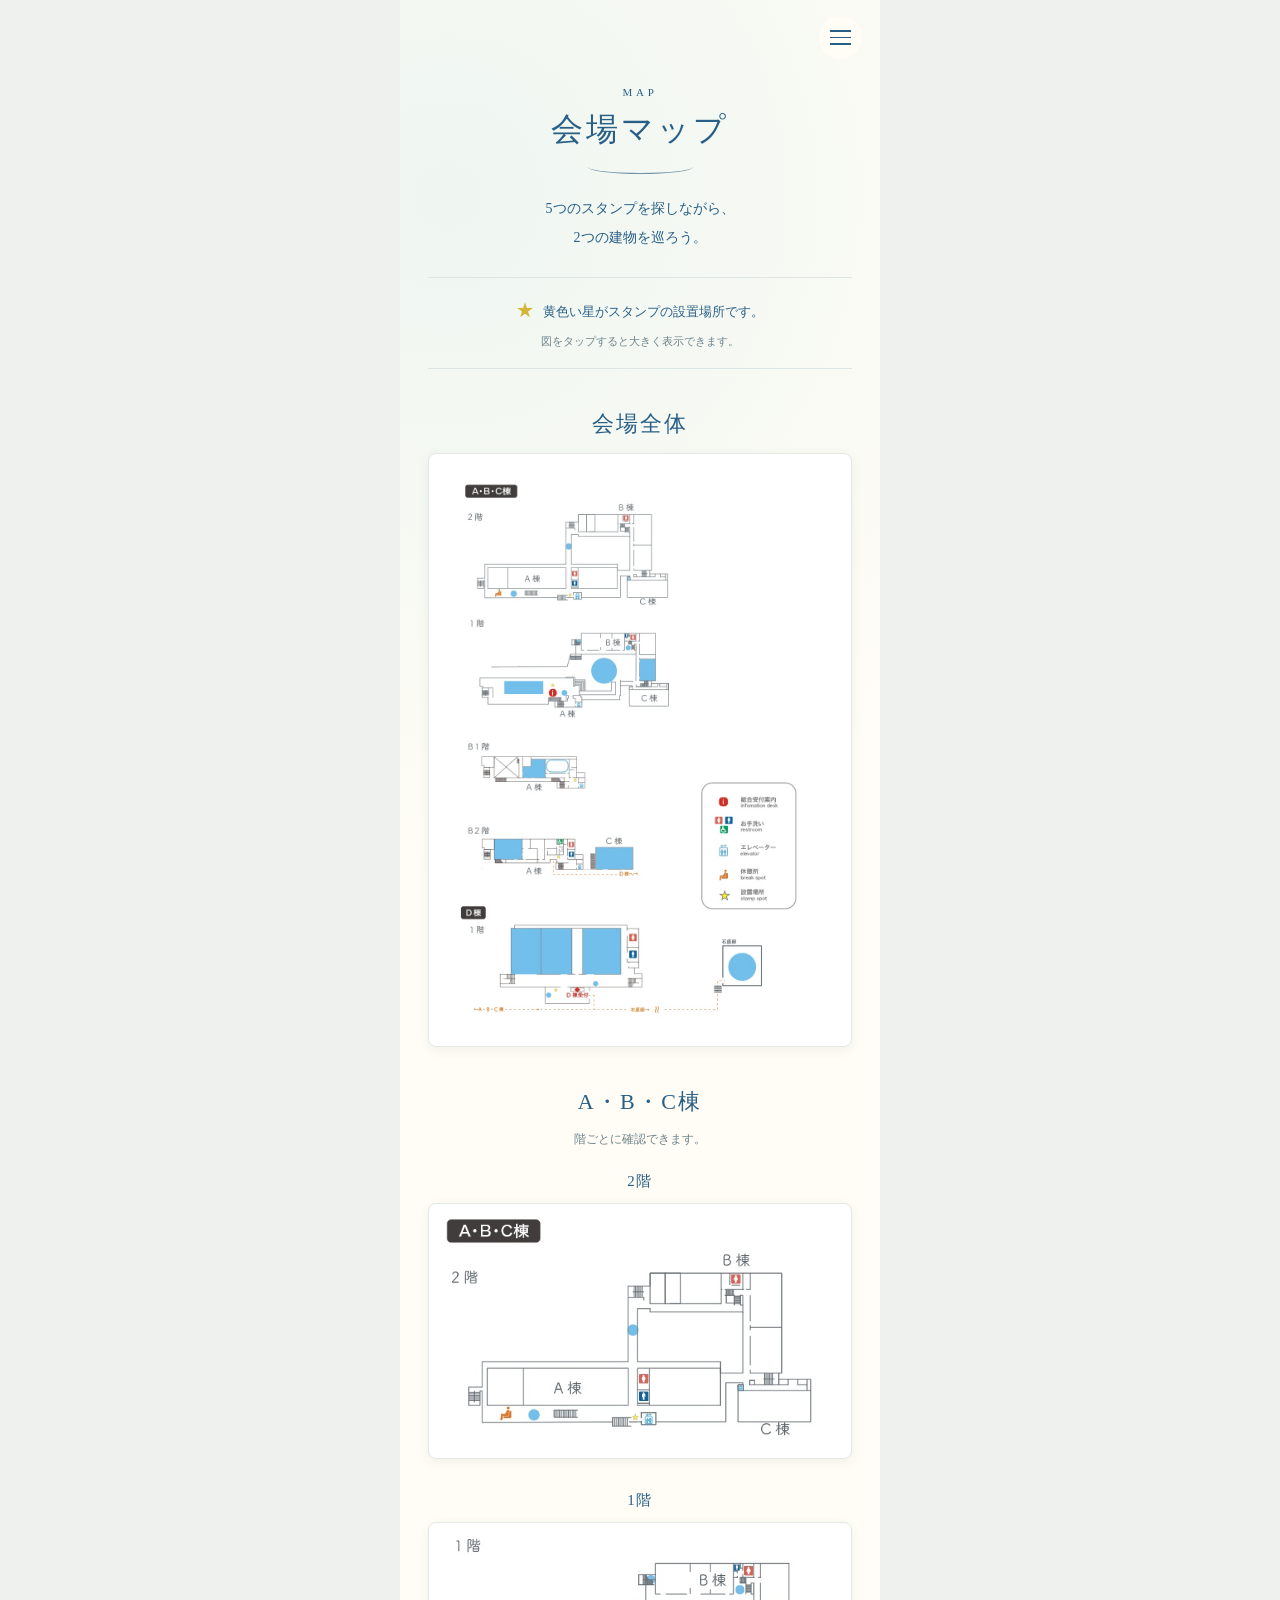
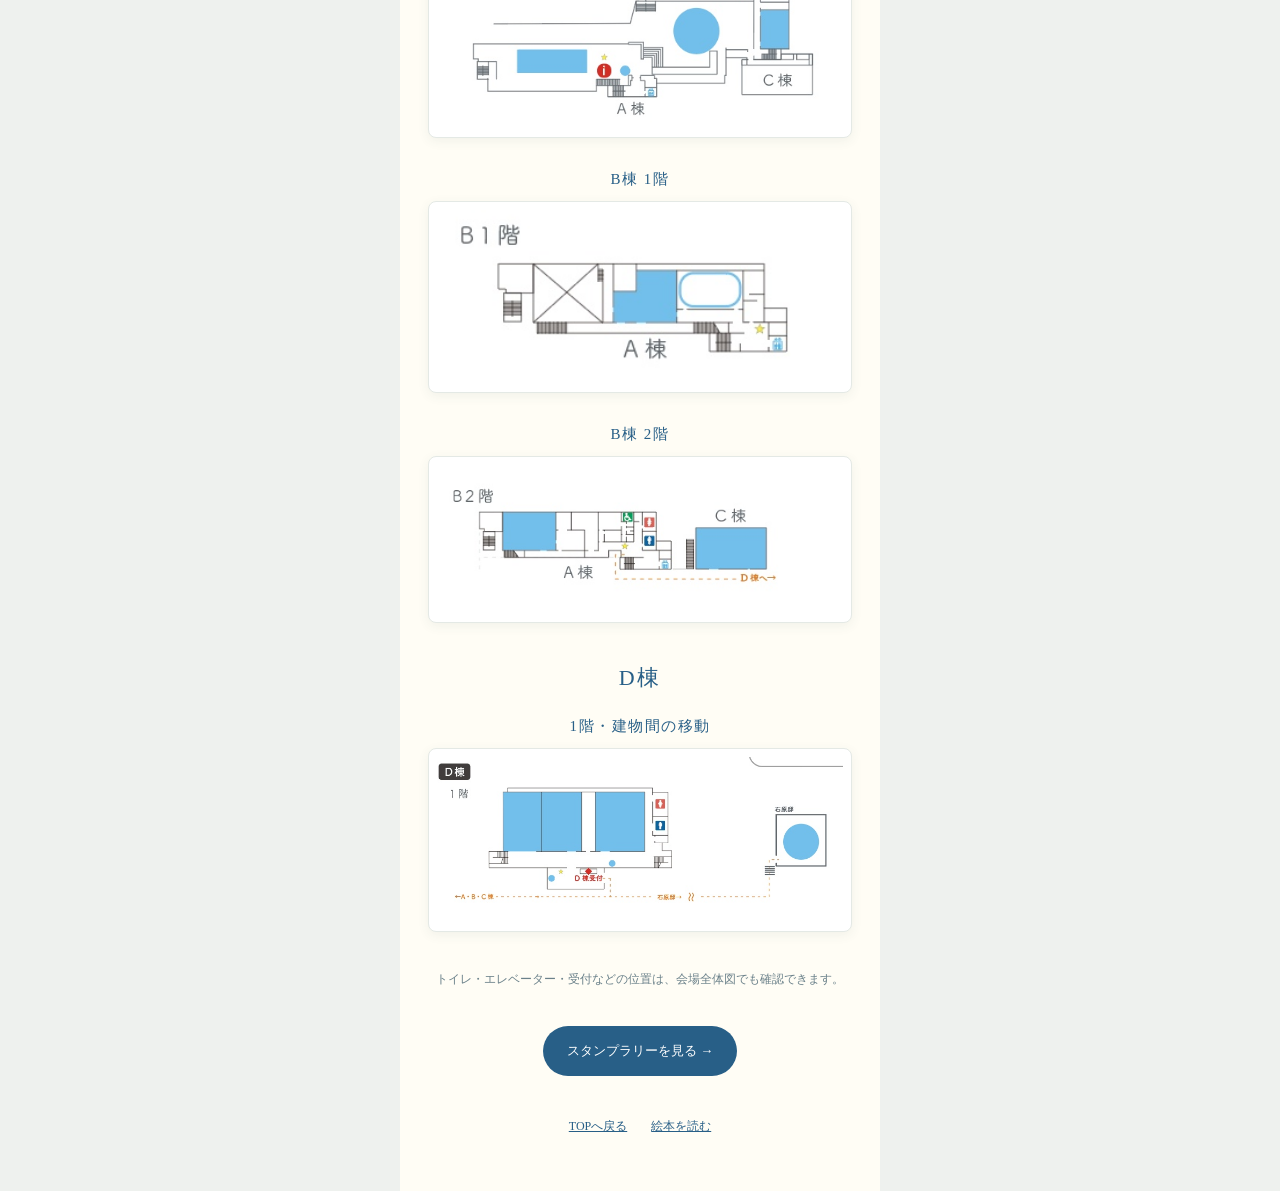
==== map.html @ a4258319 "update" ====
<!doctype html><html lang="ja"><head><meta charset="utf-8"><meta name="viewport" content="width=device-width,initial-scale=1"><title>会場マップ｜泉からの贈りもの</title><link rel="stylesheet" href="CSS/map.css"></head><body>
<button class="menu-toggle" type="button" aria-label="メニューを開く" aria-expanded="false"><span></span><span></span><span></span></button><div class="menu-overlay" aria-hidden="true"><nav class="menu-panel" aria-label="メインメニュー"><a href="index.html#top">TOP</a><a href="index.html#about">この企画について</a><a href="story.html">絵本を読む</a><a href="stamp.html">スタンプラリー</a><a href="map.html">会場マップ</a></nav></div>
<main class="map-main"><header><p class="en">MAP</p><h1>会場マップ</h1><div class="water-line"></div><p class="lead">5つのスタンプを探しながら、<br>2つの建物を巡ろう。</p></header>
<div class="intro"><span class="star">★</span> 黄色い星がスタンプの設置場所です。<p>図をタップすると大きく表示できます。</p></div>
<section class="overview"><h2>会場全体</h2><button class="map-image" data-full="images/venue/venue_full.jpg" aria-label="会場全体のマップを拡大"><img src="images/venue/venue_full.jpg" alt="A・B・C棟とD棟の各階、受付、スタンプ位置を示した会場全体マップ"></button></section>
<section class="floor-group"><h2>A・B・C棟</h2><p class="section-desc">階ごとに確認できます。</p>
<article class="floor"><h3>2階</h3><button class="map-image" data-full="images/venue/abc_2f.jpg" aria-label="A・B・C棟2階を拡大"><img src="images/venue/abc_2f.jpg" alt="A・B・C棟 2階の配置図"></button></article>
<article class="floor"><h3>1階</h3><button class="map-image" data-full="images/venue/abc_1f.jpg" aria-label="A・B・C棟1階を拡大"><img src="images/venue/abc_1f.jpg" alt="A・B・C棟 1階の配置図"></button></article>
<article class="floor"><h3>B棟 1階</h3><button class="map-image" data-full="images/venue/b_1f.jpg" aria-label="B棟1階を拡大"><img src="images/venue/b_1f.jpg" alt="B棟 1階の配置図"></button></article>
<article class="floor"><h3>B棟 2階</h3><button class="map-image" data-full="images/venue/b_2f.jpg" aria-label="B棟2階を拡大"><img src="images/venue/b_2f.jpg" alt="B棟 2階の配置図"></button></article></section>
<section class="floor-group"><h2>D棟</h2><article class="floor"><h3>1階・建物間の移動</h3><button class="map-image" data-full="images/venue/d_1f.jpg" aria-label="D棟1階と移動経路を拡大"><img src="images/venue/d_1f.jpg" alt="D棟1階とA・B・C棟からの移動経路"></button></article></section>
<p class="map-note">トイレ・エレベーター・受付などの位置は、会場全体図でも確認できます。</p><a class="cta" href="stamp.html">スタンプラリーを見る →</a><nav class="bottom-links"><a href="index.html">TOPへ戻る</a><a href="story.html">絵本を読む</a></nav></main>
<div id="zoom" class="lightbox" hidden role="dialog" aria-modal="true" aria-label="会場マップの拡大表示"><button id="zoomClose" class="close" type="button" aria-label="閉じる">×</button><div class="zoom-scroller"><img id="zoomImage" alt="拡大した会場マップ"></div><p>指で拡大・スクロールして確認できます</p></div>
<script src="js/main.js"></script><script src="js/map.js"></script></body></html>
---- CSS/map.css ----
*{box-sizing:border-box}body{margin:0;background:#eef1ee;color:#285f87;font-family:"Yu Mincho","Hiragino Mincho ProN",serif}.map-main{max-width:480px;min-height:100vh;margin:auto;padding:86px 20px 56px;background:radial-gradient(circle at 10% 7%,rgba(185,222,228,.24),transparent 26%),#fffdf5;text-align:center}.en{font-size:11px;letter-spacing:.34em;margin:0 0 10px}h1{font-size:32px;font-weight:400;letter-spacing:.1em;margin:0}.water-line{width:105px;height:14px;border-bottom:1.5px solid #7194a7;border-radius:50%;margin:8px auto 20px}.lead{font-size:14px;line-height:2.1;margin:0 0 24px}.intro{font-size:13px;line-height:1.8;padding:16px 8px;border-top:1px solid #dce6e4;border-bottom:1px solid #dce6e4}.intro p{font-size:11px;color:#6e838c;margin:6px 0 0}.star{color:#d5b535;font-size:18px;margin-right:5px}h2{font-weight:400;font-size:22px;letter-spacing:.1em;margin:40px 0 14px}.section-desc{font-size:12px;color:#6e838c}.floor{margin:24px 0 32px}h3{font-size:15px;font-weight:400;margin:0 0 12px;letter-spacing:.1em}.map-image{width:100%;display:block;border:1px solid #e4e9e5;border-radius:8px;background:white;padding:8px;box-shadow:0 3px 12px #34505a12;cursor:zoom-in}.map-image img{width:100%;height:auto;display:block}.map-note{font-size:12px;line-height:2;color:#6b818a;margin:35px 0}.cta{display:inline-block;background:#285f87;color:white;text-decoration:none;border-radius:35px;padding:16px 24px;font-size:13px}.bottom-links{display:flex;justify-content:center;gap:24px;margin-top:42px;font-size:12px}.bottom-links a{color:#285f87}.lightbox:not([hidden]){position:fixed;inset:0;z-index:200;display:flex;flex-direction:column;background:#172126ef;color:white;padding:55px 12px 20px}.zoom-scroller{flex:1;overflow:auto;display:flex;align-items:flex-start}.zoom-scroller img{width:max(100%,850px);height:auto;margin:auto;max-width:none}.lightbox p{text-align:center;font-size:11px}.close{position:absolute;right:20px;top:12px;font-size:34px;border:0;color:white;background:none;cursor:pointer}.menu-toggle{position:fixed;top:16px;right:max(18px,calc((100vw - 480px)/2 + 18px));z-index:110;width:43px;height:43px;background:#fffdf5ed;border:0;border-radius:50%;display:flex;flex-direction:column;align-items:center;justify-content:center;gap:5px;cursor:pointer}.menu-toggle span{width:21px;height:1.5px;background:#285f87}.menu-overlay{display:none;position:fixed;inset:0;z-index:105;background:#172a36a8}.menu-overlay.is-open{display:flex;justify-content:center;align-items:flex-start}.menu-panel{width:min(100%,480px);padding:100px 35px 40px;background:#fffdf5;display:flex;flex-direction:column;gap:25px}.menu-panel a{color:#285f87;text-decoration:none;font-size:17px}body.menu-open{overflow:hidden}@media(min-width:600px){.map-main{padding-left:28px;padding-right:28px}}
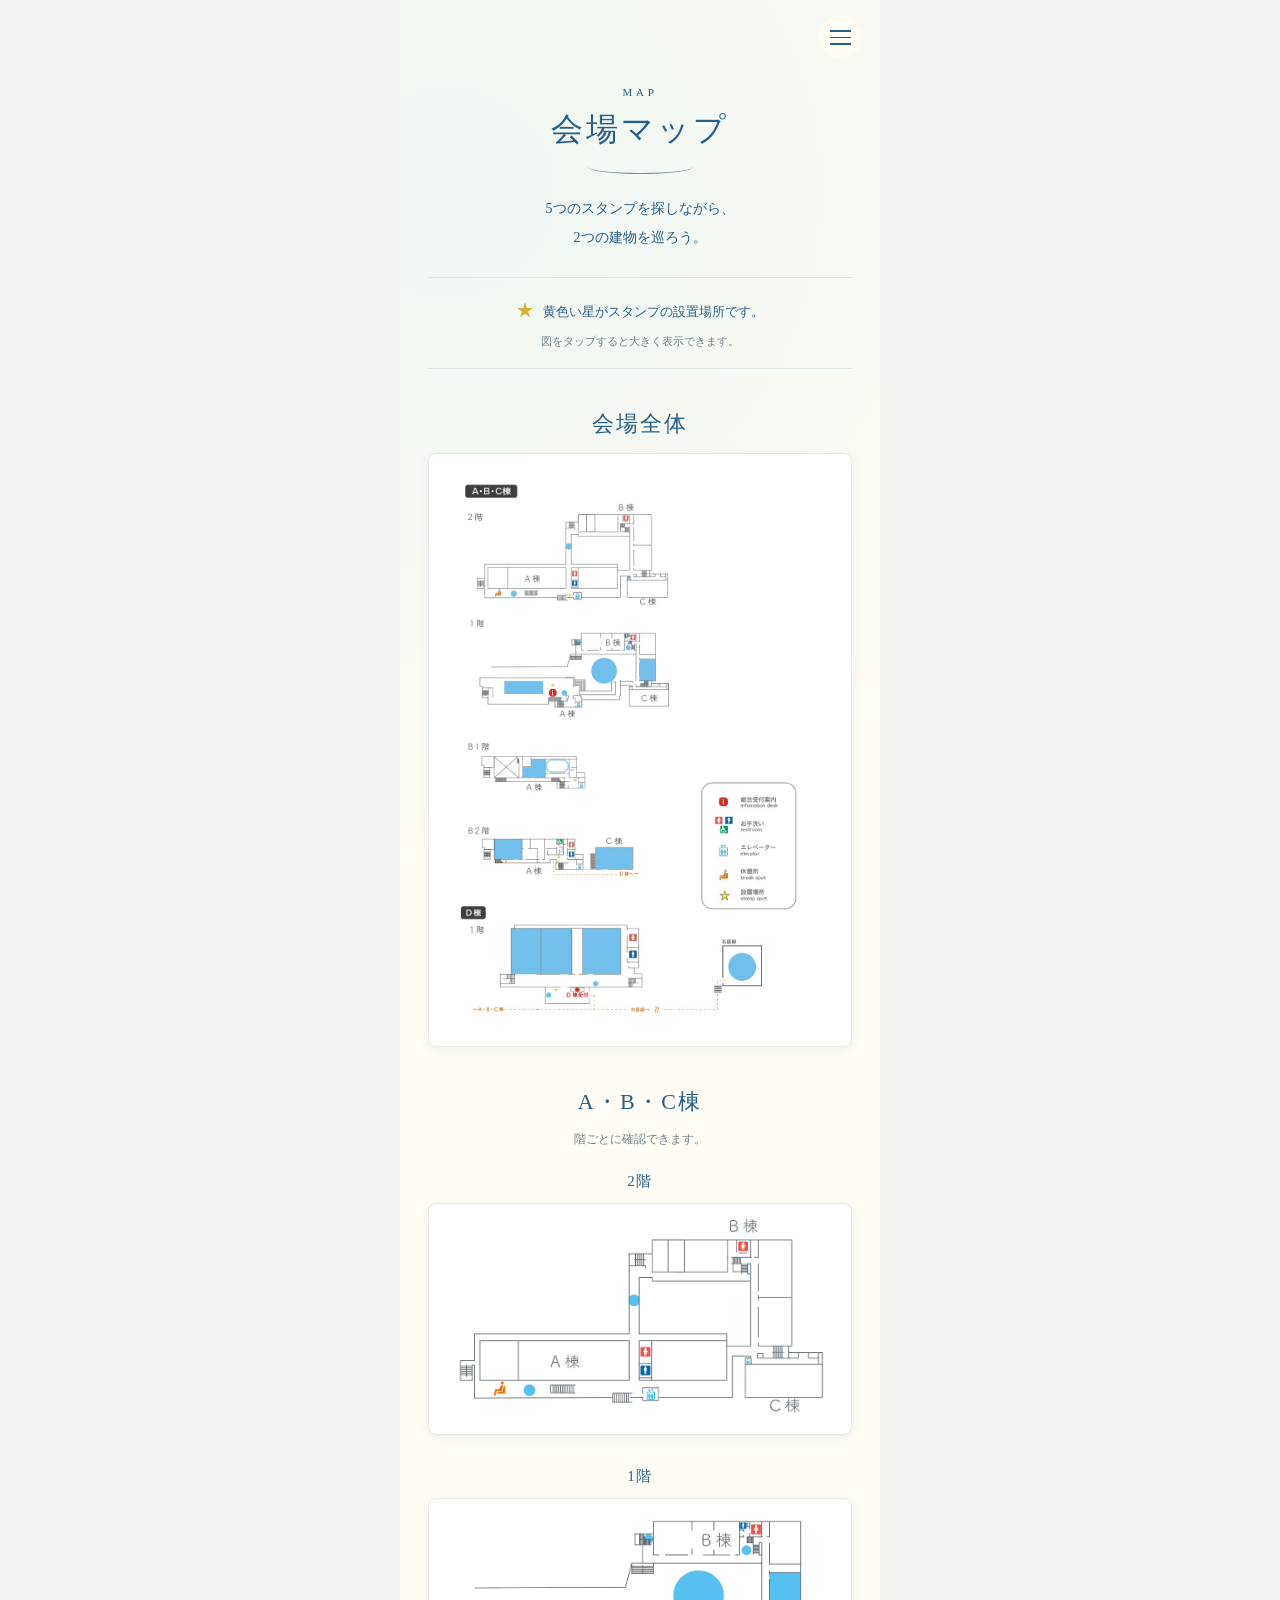
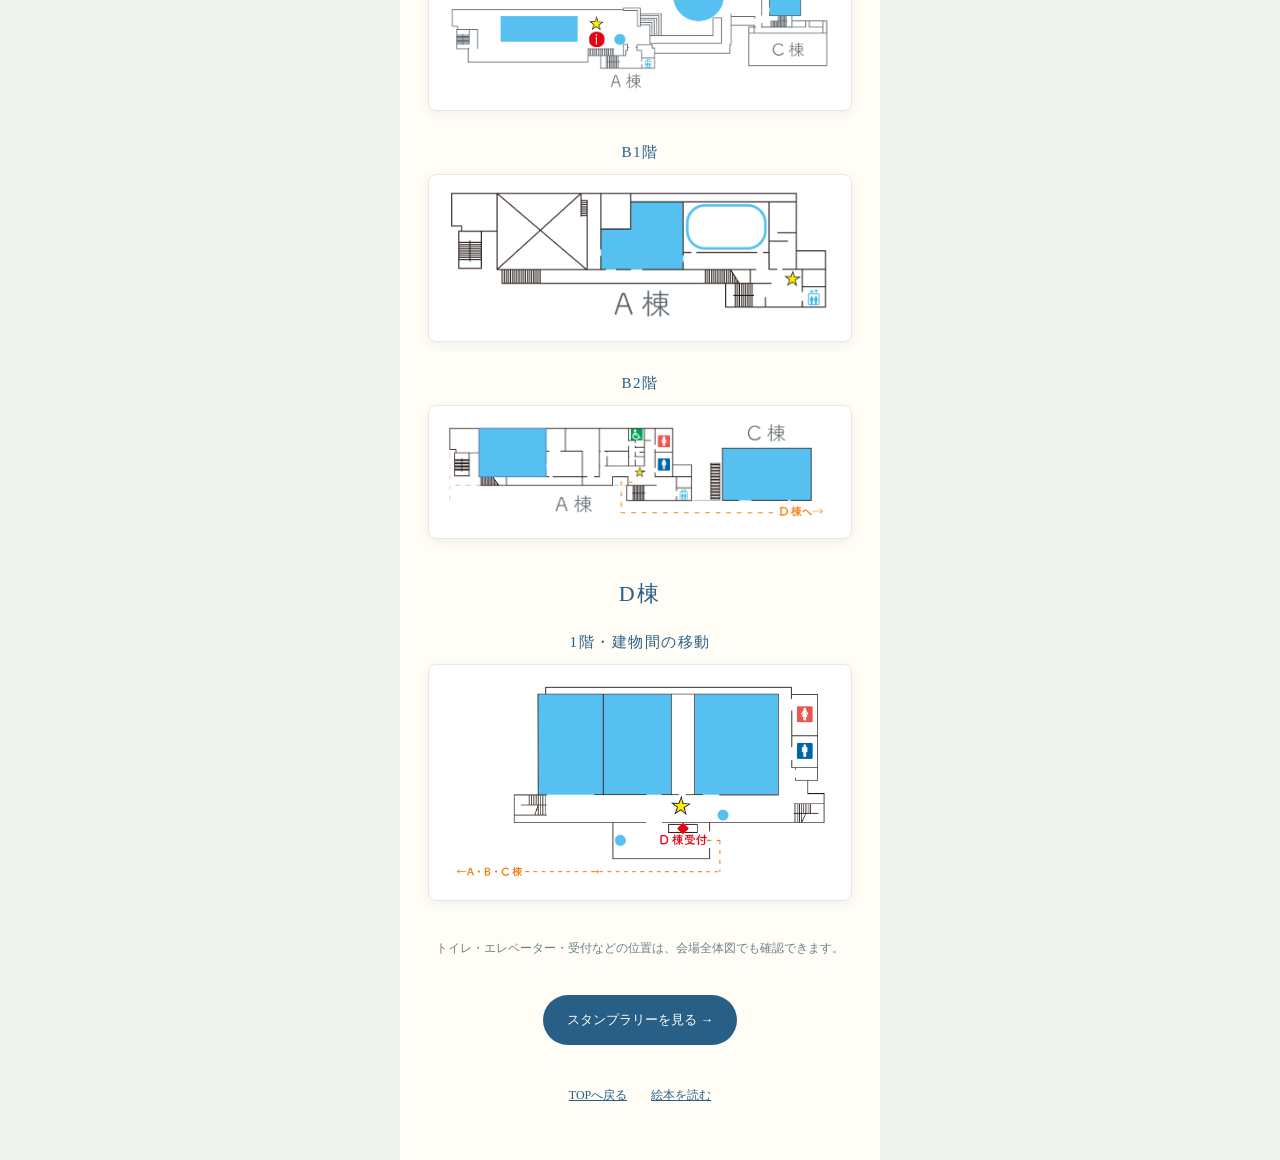
==== commit 94a562e4: "スタイルの微調整と会場マップの画像を更新" ====
--- a/map.html
+++ b/map.html
@@ -6,8 +6,8 @@
 <section class="floor-group"><h2>A・B・C棟</h2><p class="section-desc">階ごとに確認できます。</p>
 <article class="floor"><h3>2階</h3><button class="map-image" data-full="images/venue/abc_2f.jpg" aria-label="A・B・C棟2階を拡大"><img src="images/venue/abc_2f.jpg" alt="A・B・C棟 2階の配置図"></button></article>
 <article class="floor"><h3>1階</h3><button class="map-image" data-full="images/venue/abc_1f.jpg" aria-label="A・B・C棟1階を拡大"><img src="images/venue/abc_1f.jpg" alt="A・B・C棟 1階の配置図"></button></article>
-<article class="floor"><h3>B棟 1階</h3><button class="map-image" data-full="images/venue/b_1f.jpg" aria-label="B棟1階を拡大"><img src="images/venue/b_1f.jpg" alt="B棟 1階の配置図"></button></article>
-<article class="floor"><h3>B棟 2階</h3><button class="map-image" data-full="images/venue/b_2f.jpg" aria-label="B棟2階を拡大"><img src="images/venue/b_2f.jpg" alt="B棟 2階の配置図"></button></article></section>
+<article class="floor"><h3>B1階</h3><button class="map-image" data-full="images/venue/b_1f.jpg" aria-label="B棟1階を拡大"><img src="images/venue/b_1f.jpg" alt="B棟 1階の配置図"></button></article>
+<article class="floor"><h3>B2階</h3><button class="map-image" data-full="images/venue/b_2f.jpg" aria-label="B棟2階を拡大"><img src="images/venue/b_2f.jpg" alt="B棟 2階の配置図"></button></article></section>
 <section class="floor-group"><h2>D棟</h2><article class="floor"><h3>1階・建物間の移動</h3><button class="map-image" data-full="images/venue/d_1f.jpg" aria-label="D棟1階と移動経路を拡大"><img src="images/venue/d_1f.jpg" alt="D棟1階とA・B・C棟からの移動経路"></button></article></section>
 <p class="map-note">トイレ・エレベーター・受付などの位置は、会場全体図でも確認できます。</p><a class="cta" href="stamp.html">スタンプラリーを見る →</a><nav class="bottom-links"><a href="index.html">TOPへ戻る</a><a href="story.html">絵本を読む</a></nav></main>
 <div id="zoom" class="lightbox" hidden role="dialog" aria-modal="true" aria-label="会場マップの拡大表示"><button id="zoomClose" class="close" type="button" aria-label="閉じる">×</button><div class="zoom-scroller"><img id="zoomImage" alt="拡大した会場マップ"></div><p>指で拡大・スクロールして確認できます</p></div>
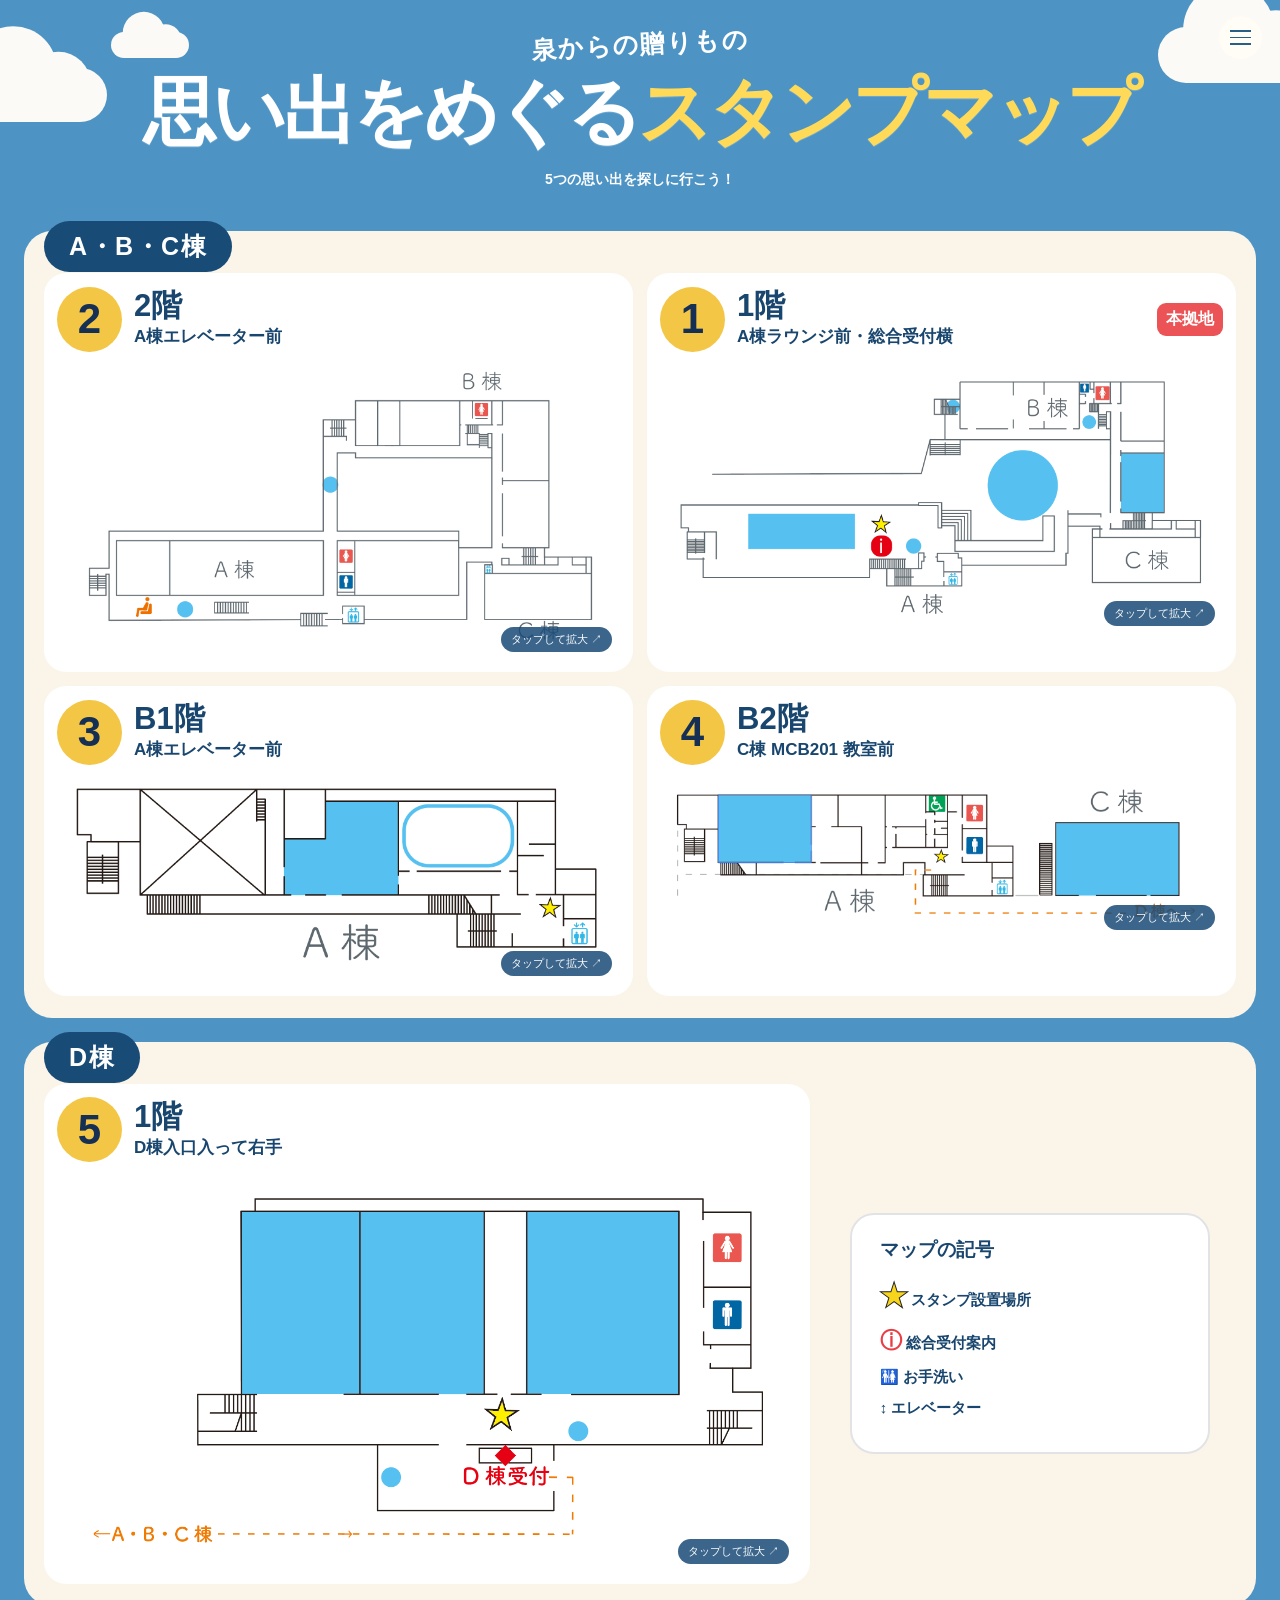
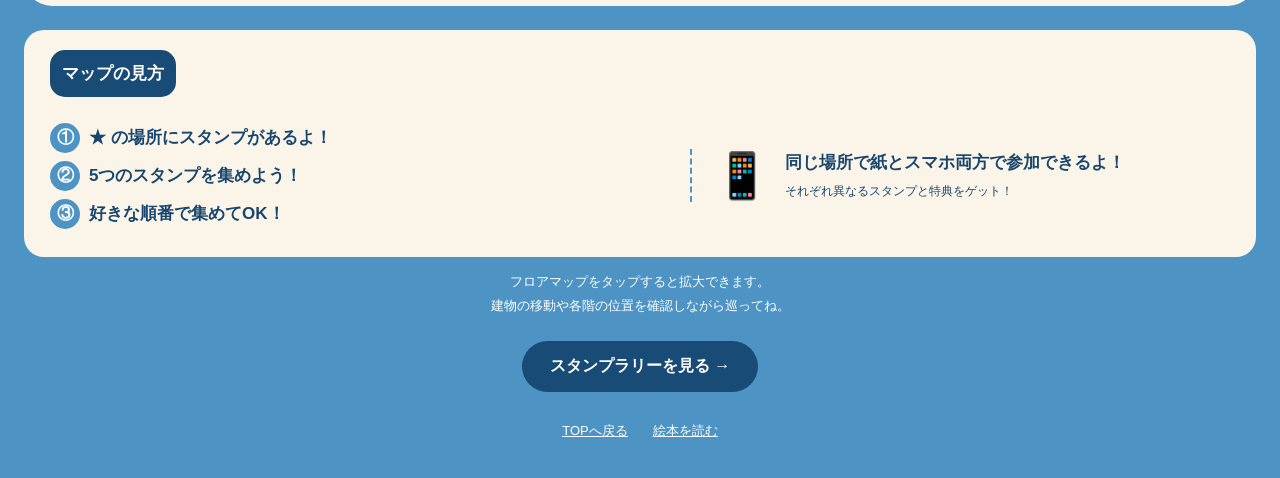
==== commit 1271f75a: "マップのタイトルを更新し、コンテンツをリファクタリングして視覚的な改善を実施" ====
--- a/map.html
+++ b/map.html
@@ -1,14 +1,7 @@
-<!doctype html><html lang="ja"><head><meta charset="utf-8"><meta name="viewport" content="width=device-width,initial-scale=1"><title>会場マップ｜泉からの贈りもの</title><link rel="stylesheet" href="CSS/map.css"></head><body>
+<!doctype html><html lang="ja"><head><meta charset="utf-8"><meta name="viewport" content="width=device-width,initial-scale=1"><title>思い出をめぐるスタンプマップ｜泉からの贈りもの</title><link rel="stylesheet" href="CSS/map.css"></head><body>
 <button class="menu-toggle" type="button" aria-label="メニューを開く" aria-expanded="false"><span></span><span></span><span></span></button><div class="menu-overlay" aria-hidden="true"><nav class="menu-panel" aria-label="メインメニュー"><a href="index.html#top">TOP</a><a href="index.html#about">この企画について</a><a href="story.html">絵本を読む</a><a href="stamp.html">スタンプラリー</a><a href="map.html">会場マップ</a></nav></div>
-<main class="map-main"><header><p class="en">MAP</p><h1>会場マップ</h1><div class="water-line"></div><p class="lead">5つのスタンプを探しながら、<br>2つの建物を巡ろう。</p></header>
-<div class="intro"><span class="star">★</span> 黄色い星がスタンプの設置場所です。<p>図をタップすると大きく表示できます。</p></div>
-<section class="overview"><h2>会場全体</h2><button class="map-image" data-full="images/venue/venue_full.jpg" aria-label="会場全体のマップを拡大"><img src="images/venue/venue_full.jpg" alt="A・B・C棟とD棟の各階、受付、スタンプ位置を示した会場全体マップ"></button></section>
-<section class="floor-group"><h2>A・B・C棟</h2><p class="section-desc">階ごとに確認できます。</p>
-<article class="floor"><h3>2階</h3><button class="map-image" data-full="images/venue/abc_2f.jpg" aria-label="A・B・C棟2階を拡大"><img src="images/venue/abc_2f.jpg" alt="A・B・C棟 2階の配置図"></button></article>
-<article class="floor"><h3>1階</h3><button class="map-image" data-full="images/venue/abc_1f.jpg" aria-label="A・B・C棟1階を拡大"><img src="images/venue/abc_1f.jpg" alt="A・B・C棟 1階の配置図"></button></article>
-<article class="floor"><h3>B1階</h3><button class="map-image" data-full="images/venue/b_1f.jpg" aria-label="B棟1階を拡大"><img src="images/venue/b_1f.jpg" alt="B棟 1階の配置図"></button></article>
-<article class="floor"><h3>B2階</h3><button class="map-image" data-full="images/venue/b_2f.jpg" aria-label="B棟2階を拡大"><img src="images/venue/b_2f.jpg" alt="B棟 2階の配置図"></button></article></section>
-<section class="floor-group"><h2>D棟</h2><article class="floor"><h3>1階・建物間の移動</h3><button class="map-image" data-full="images/venue/d_1f.jpg" aria-label="D棟1階と移動経路を拡大"><img src="images/venue/d_1f.jpg" alt="D棟1階とA・B・C棟からの移動経路"></button></article></section>
-<p class="map-note">トイレ・エレベーター・受付などの位置は、会場全体図でも確認できます。</p><a class="cta" href="stamp.html">スタンプラリーを見る →</a><nav class="bottom-links"><a href="index.html">TOPへ戻る</a><a href="story.html">絵本を読む</a></nav></main>
-<div id="zoom" class="lightbox" hidden role="dialog" aria-modal="true" aria-label="会場マップの拡大表示"><button id="zoomClose" class="close" type="button" aria-label="閉じる">×</button><div class="zoom-scroller"><img id="zoomImage" alt="拡大した会場マップ"></div><p>指で拡大・スクロールして確認できます</p></div>
-<script src="js/main.js"></script><script src="js/map.js"></script></body></html>+<main class="map-main"><header class="sky"><span class="cloud cloud-a"></span><span class="cloud cloud-b"></span><span class="cloud cloud-c"></span><p class="eyebrow">泉からの贈りもの</p><h1>思い出をめぐる<span>スタンプマップ</span></h1><p class="sky-caption">5つの思い出を探しに行こう！</p></header>
+<div class="map-content"><section class="building"><h2>A・B・C棟</h2><div class="spot-grid"><article class="spot"><div class="spot-heading"><span class="spot-num">2</span><div><h3>2階</h3><p>A棟エレベーター前</p></div></div><button class="map-image" type="button" data-full="images/venue/abc_2f.jpg" aria-label="スポット2のマップを拡大"><img loading="lazy" src="images/venue/abc_2f.jpg" alt="スタンプ2の場所を星印で示した2階のフロアマップ"><span class="zoom-hint">タップして拡大 <span aria-hidden="true">↗</span></span></button></article><article class="spot"><div class="spot-heading"><span class="spot-num">1</span><div><h3>1階</h3><p>A棟ラウンジ前・総合受付横</p></div><span class="home-label">本拠地</span></div><button class="map-image" type="button" data-full="images/venue/abc_1f.jpg" aria-label="スポット1のマップを拡大"><img loading="lazy" src="images/venue/abc_1f.jpg" alt="スタンプ1の場所を星印で示した1階のフロアマップ"><span class="zoom-hint">タップして拡大 <span aria-hidden="true">↗</span></span></button></article><article class="spot"><div class="spot-heading"><span class="spot-num">3</span><div><h3>B1階</h3><p>A棟エレベーター前</p></div></div><button class="map-image" type="button" data-full="images/venue/b_1f.jpg" aria-label="スポット3のマップを拡大"><img loading="lazy" src="images/venue/b_1f.jpg" alt="スタンプ3の場所を星印で示したB1階のフロアマップ"><span class="zoom-hint">タップして拡大 <span aria-hidden="true">↗</span></span></button></article><article class="spot"><div class="spot-heading"><span class="spot-num">4</span><div><h3>B2階</h3><p>C棟 MCB201 教室前</p></div></div><button class="map-image" type="button" data-full="images/venue/b_2f.jpg" aria-label="スポット4のマップを拡大"><img loading="lazy" src="images/venue/b_2f.jpg" alt="スタンプ4の場所を星印で示したB2階のフロアマップ"><span class="zoom-hint">タップして拡大 <span aria-hidden="true">↗</span></span></button></article></div></section><section class="building"><h2>D棟</h2><div class="spot-grid spot-grid-d"><article class="spot"><div class="spot-heading"><span class="spot-num">5</span><div><h3>1階</h3><p>D棟入口入って右手</p></div></div><button class="map-image" type="button" data-full="images/venue/d_1f.jpg" aria-label="スポット5のマップを拡大"><img loading="lazy" src="images/venue/d_1f.jpg" alt="スタンプ5の場所を星印で示した1階のフロアマップ"><span class="zoom-hint">タップして拡大 <span aria-hidden="true">↗</span></span></button></article><aside class="legend"><h3>マップの記号</h3><p><span class="legend-star">★</span> スタンプ設置場所</p><p><span class="legend-info">ⓘ</span> 総合受付案内</p><p>🚻 お手洗い</p><p>↕ エレベーター</p></aside></div></section>
+<section class="guide"><h2>マップの見方</h2><div class="guide-grid"><p><b>①</b><span><strong>★ の場所</strong>にスタンプがあるよ！</span></p><p><b>②</b><span>5つのスタンプを集めよう！</span></p><p><b>③</b><span>好きな順番で集めてOK！</span></p></div><div class="guide-web"><span aria-hidden="true">📱</span><div><strong>同じ場所で紙とスマホ両方で参加できるよ！</strong><small>それぞれ異なるスタンプと特典をゲット！</small></div></div></section>
+<p class="foot-note">フロアマップをタップすると拡大できます。<br>建物の移動や各階の位置を確認しながら巡ってね。</p><a class="cta" href="stamp.html">スタンプラリーを見る →</a><nav class="bottom-links"><a href="index.html">TOPへ戻る</a><a href="story.html">絵本を読む</a></nav></div></main>
+<div id="zoom" class="lightbox" hidden role="dialog" aria-modal="true" aria-label="会場マップの拡大表示"><button id="zoomClose" class="close" type="button" aria-label="閉じる">×</button><div class="zoom-scroller"><img id="zoomImage" alt="拡大した会場マップ"></div><p>指で拡大・スクロールして確認できます</p></div><script src="js/main.js"></script><script src="js/map.js"></script></body></html>
--- a/CSS/map.css
+++ b/CSS/map.css
@@ -1 +1 @@
-*{box-sizing:border-box}body{margin:0;background:#eef1ee;color:#285f87;font-family:"Yu Mincho","Hiragino Mincho ProN",serif}.map-main{max-width:480px;min-height:100vh;margin:auto;padding:86px 20px 56px;background:radial-gradient(circle at 10% 7%,rgba(185,222,228,.24),transparent 26%),#fffdf5;text-align:center}.en{font-size:11px;letter-spacing:.34em;margin:0 0 10px}h1{font-size:32px;font-weight:400;letter-spacing:.1em;margin:0}.water-line{width:105px;height:14px;border-bottom:1.5px solid #7194a7;border-radius:50%;margin:8px auto 20px}.lead{font-size:14px;line-height:2.1;margin:0 0 24px}.intro{font-size:13px;line-height:1.8;padding:16px 8px;border-top:1px solid #dce6e4;border-bottom:1px solid #dce6e4}.intro p{font-size:11px;color:#6e838c;margin:6px 0 0}.star{color:#d5b535;font-size:18px;margin-right:5px}h2{font-weight:400;font-size:22px;letter-spacing:.1em;margin:40px 0 14px}.section-desc{font-size:12px;color:#6e838c}.floor{margin:24px 0 32px}h3{font-size:15px;font-weight:400;margin:0 0 12px;letter-spacing:.1em}.map-image{width:100%;display:block;border:1px solid #e4e9e5;border-radius:8px;background:white;padding:8px;box-shadow:0 3px 12px #34505a12;cursor:zoom-in}.map-image img{width:100%;height:auto;display:block}.map-note{font-size:12px;line-height:2;color:#6b818a;margin:35px 0}.cta{display:inline-block;background:#285f87;color:white;text-decoration:none;border-radius:35px;padding:16px 24px;font-size:13px}.bottom-links{display:flex;justify-content:center;gap:24px;margin-top:42px;font-size:12px}.bottom-links a{color:#285f87}.lightbox:not([hidden]){position:fixed;inset:0;z-index:200;display:flex;flex-direction:column;background:#172126ef;color:white;padding:55px 12px 20px}.zoom-scroller{flex:1;overflow:auto;display:flex;align-items:flex-start}.zoom-scroller img{width:max(100%,850px);height:auto;margin:auto;max-width:none}.lightbox p{text-align:center;font-size:11px}.close{position:absolute;right:20px;top:12px;font-size:34px;border:0;color:white;background:none;cursor:pointer}.menu-toggle{position:fixed;top:16px;right:max(18px,calc((100vw - 480px)/2 + 18px));z-index:110;width:43px;height:43px;background:#fffdf5ed;border:0;border-radius:50%;display:flex;flex-direction:column;align-items:center;justify-content:center;gap:5px;cursor:pointer}.menu-toggle span{width:21px;height:1.5px;background:#285f87}.menu-overlay{display:none;position:fixed;inset:0;z-index:105;background:#172a36a8}.menu-overlay.is-open{display:flex;justify-content:center;align-items:flex-start}.menu-panel{width:min(100%,480px);padding:100px 35px 40px;background:#fffdf5;display:flex;flex-direction:column;gap:25px}.menu-panel a{color:#285f87;text-decoration:none;font-size:17px}body.menu-open{overflow:hidden}@media(min-width:600px){.map-main{padding-left:28px;padding-right:28px}}+*{box-sizing:border-box}html{scroll-behavior:smooth}body{margin:0;background:#4d94c5;color:#19466e;font-family:"Hiragino Kaku Gothic ProN","Yu Gothic",Meiryo,sans-serif}.map-main{max-width:1400px;margin:auto;min-height:100vh}.sky{position:relative;overflow:hidden;text-align:center;padding:28px 68px 34px;color:#fff}.eyebrow{position:relative;z-index:1;font-size:clamp(15px,2vw,25px);font-weight:900;letter-spacing:.06em;margin:0 0 5px;transform:rotate(-3deg)}h1{position:relative;z-index:1;font-size:clamp(27px,5.7vw,74px);font-weight:900;line-height:1.25;letter-spacing:-.05em;margin:0;text-shadow:0 1px 0 #ffffff30}h1 span{color:#ffda58;display:inline-block}.sky-caption{position:relative;z-index:1;font-weight:700;font-size:14px;margin:14px 0 0}.cloud{position:absolute;background:#fffdf7;border-radius:80px;width:120px;height:40px;opacity:.98}.cloud:before,.cloud:after{content:"";position:absolute;background:inherit;border-radius:50%}.cloud:before{width:65px;height:65px;left:18px;bottom:6px}.cloud:after{width:48px;height:48px;right:12px;bottom:4px}.cloud-a{left:-34px;top:75px;transform:scale(1.35)}.cloud-b{right:-22px;top:35px;transform:scale(1.4)}.cloud-c{left:7%;top:25px;transform:scale(.65)}.map-content{padding:0 24px 38px}.building{background:#fbf5e9;border-radius:28px;padding:42px 20px 22px;position:relative;margin:8px 0 24px}.building>h2{position:absolute;top:-10px;left:20px;margin:0;background:#194b77;color:white;border-radius:40px;padding:9px 25px;font-size:25px;letter-spacing:.06em}.spot-grid{display:grid;grid-template-columns:repeat(2,minmax(0,1fr));gap:14px}.spot{background:white;border-radius:22px;padding:13px;min-width:0}.spot-heading{display:flex;align-items:center;gap:12px;min-height:66px}.spot-num{display:grid;place-items:center;flex:0 0 65px;height:65px;background:#f4c646;border-radius:50%;font-size:42px;font-weight:900;color:#152f55}.spot-heading h3{font-size:clamp(20px,2.5vw,31px);line-height:1.1;margin:0;font-weight:900}.spot-heading p{font-size:clamp(12px,1.35vw,17px);line-height:1.35;margin:3px 0 0;font-weight:700}.home-label{background:#ec5356;color:white;border-radius:9px;padding:6px 9px;white-space:nowrap;font-weight:800;margin-left:auto}.map-image{border:0;padding:0;position:relative;display:block;width:100%;background:#eaf0f1;cursor:zoom-in;margin-top:10px;overflow:hidden}.map-image img{width:100%;height:auto;display:block}.zoom-hint{position:absolute;bottom:7px;right:8px;background:#194b77d9;color:white;border-radius:30px;padding:5px 10px;font-size:11px}.spot-grid-d{grid-template-columns:minmax(0,1.3fr) minmax(230px,.7fr)}.legend{align-self:center;background:#fff;border:2px solid #e1e3e5;border-radius:24px;padding:22px 28px;max-width:360px;width:100%;margin:auto}.legend h3{font-size:19px;margin:0 0 15px}.legend p{font-size:15px;font-weight:700;margin:12px 0}.legend-star{color:#f7d51c;font-size:27px;-webkit-text-stroke:1px #222}.legend-info{color:#e83e44;font-size:22px}.guide{background:#fbf5e9;border-radius:20px;padding:20px 26px;display:grid;grid-template-columns:1.15fr 1fr;gap:18px;align-items:center}.guide h2{background:#194b77;color:white;border-radius:15px;font-size:17px;padding:12px;margin:0;grid-column:1/-1;max-width:max-content}.guide-grid p{display:flex;gap:9px;align-items:center;font-size:17px;font-weight:800;margin:8px 0}.guide-grid b{background:#4d94c5;color:white;width:30px;height:30px;flex:0 0 30px;display:grid;place-items:center;border-radius:50%}.guide-web{border-left:2px dashed #4d94c5;display:flex;gap:15px;align-items:center;padding-left:22px}.guide-web>span{font-size:45px}.guide-web strong{display:block;font-size:17px}.guide-web small{display:block;font-size:12px;margin-top:9px}.foot-note{text-align:center;color:#fff;font-size:13px;line-height:1.9}.cta{display:block;width:max-content;max-width:100%;margin:22px auto 0;background:#194b77;color:white;text-decoration:none;border-radius:30px;padding:15px 28px;font-weight:800}.bottom-links{display:flex;justify-content:center;gap:25px;margin-top:30px}.bottom-links a{color:#fff;font-size:13px}.lightbox:not([hidden]){position:fixed;inset:0;z-index:200;display:flex;flex-direction:column;background:#172126ef;color:white;padding:55px 12px 20px}.zoom-scroller{flex:1;overflow:auto;display:flex;align-items:flex-start}.zoom-scroller img{width:max(100%,850px);height:auto;margin:auto;max-width:none}.lightbox p{text-align:center;font-size:11px}.close{position:absolute;right:20px;top:12px;font-size:34px;border:0;color:white;background:none;cursor:pointer}.menu-toggle{position:fixed;top:16px;right:18px;z-index:110;width:43px;height:43px;background:#fffdf5ed;border:0;border-radius:50%;display:flex;flex-direction:column;align-items:center;justify-content:center;gap:5px;cursor:pointer}.menu-toggle span{width:21px;height:1.5px;background:#285f87}.menu-overlay{display:none;position:fixed;inset:0;z-index:105;background:#172a36a8}.menu-overlay.is-open{display:flex;justify-content:center;align-items:flex-start}.menu-panel{width:min(100%,480px);padding:100px 35px 40px;background:#fffdf5;display:flex;flex-direction:column;gap:25px}.menu-panel a{color:#285f87;text-decoration:none;font-size:17px}body.menu-open{overflow:hidden}@media(max-width:680px){.sky{padding:72px 16px 25px}.eyebrow{font-size:17px}h1{font-size:clamp(29px,7.4vw,48px);line-height:1.35}h1 span{display:block}.cloud-a{transform:scale(.6);top:100px}.cloud-b{transform:scale(.6);top:45px}.cloud-c{transform:scale(.4);left:0}.map-content{padding:0 12px 35px}.building{padding:43px 10px 12px;border-radius:20px;margin-bottom:22px}.building>h2{font-size:19px;left:12px;padding:9px 20px}.spot-grid,.spot-grid-d{grid-template-columns:1fr;gap:12px}.spot{border-radius:16px;padding:10px}.spot-heading{gap:10px;min-height:54px}.spot-num{flex-basis:53px;height:53px;font-size:32px}.spot-heading h3{font-size:23px}.spot-heading p{font-size:12px}.home-label{font-size:11px;padding:5px 7px}.legend{max-width:none;padding:16px 20px}.legend p{display:inline-block;margin:8px 13px 8px 0;font-size:12px}.guide{grid-template-columns:1fr;padding:15px;gap:10px}.guide h2{grid-column:auto}.guide-grid p{font-size:14px}.guide-web{border-left:0;border-top:2px dashed #4d94c5;padding:16px 0 0}.guide-web strong{font-size:14px}.guide-web small{font-size:11px}.zoom-scroller img{width:max(100%,700px)}}
